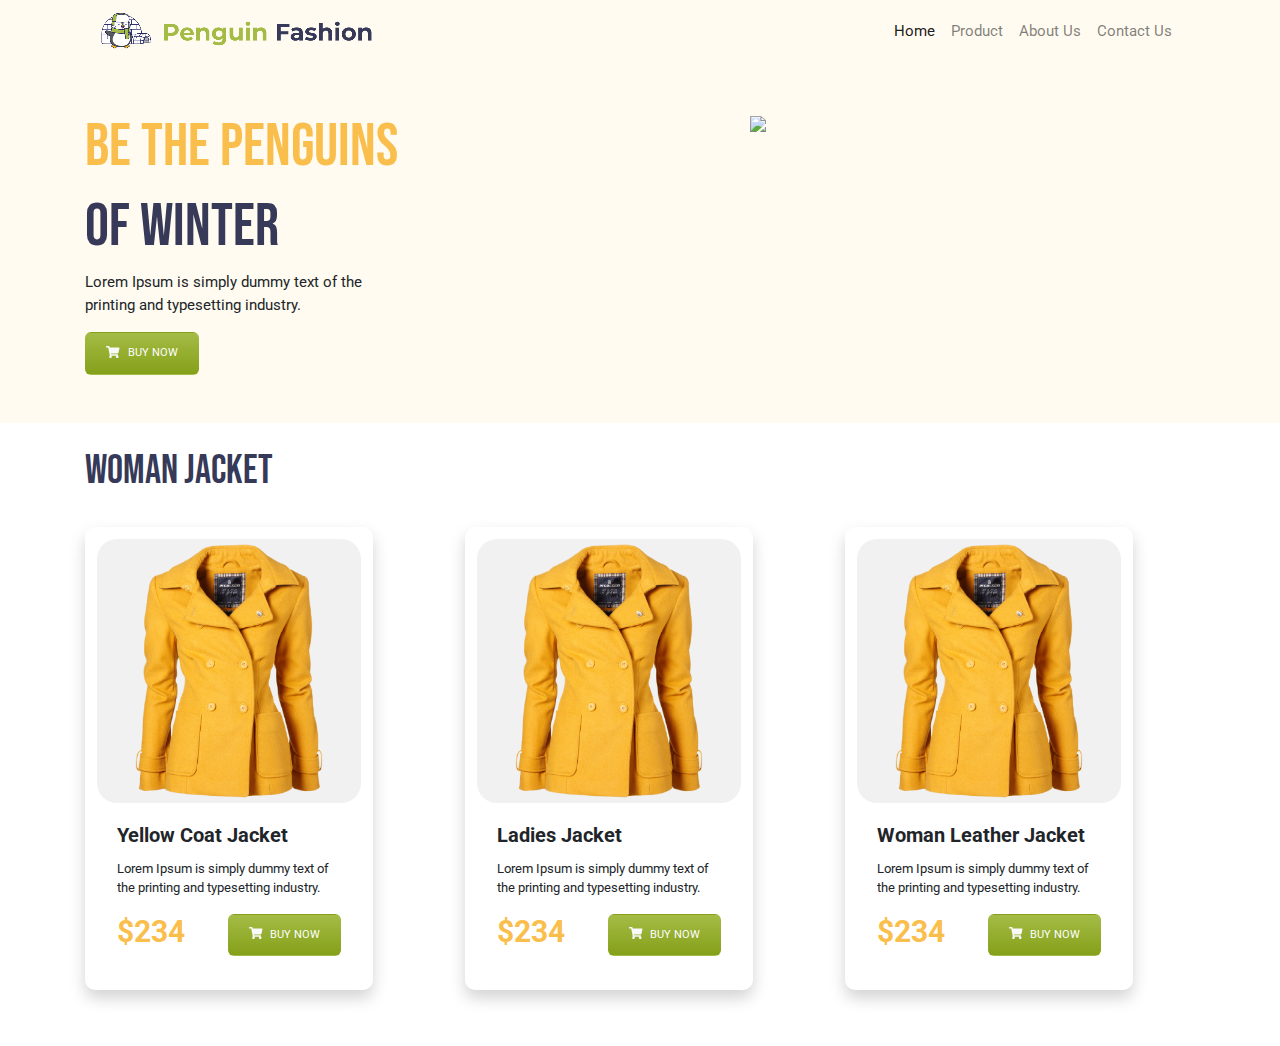
==== index.html @ 485d5a15 "jacket section 3 card upload" ====
<!doctype html>
<html lang="en">

<head>
    <title>Penguin Fashion</title>
    <!-- Required meta tags -->
    <meta charset="utf-8">
    <meta name="viewport" content="width=device-width, initial-scale=1, shrink-to-fit=no">

    <!-- Bootstrap CSS -->
    <link rel="stylesheet" href="https://stackpath.bootstrapcdn.com/bootstrap/4.3.1/css/bootstrap.min.css" integrity="sha384-ggOyR0iXCbMQv3Xipma34MD+dH/1fQ784/j6cY/iJTQUOhcWr7x9JvoRxT2MZw1T" crossorigin="anonymous">
    <link rel="stylesheet" href="css/style.css">

    <link rel="preconnect" href="https://fonts.gstatic.com">
    <link href="https://fonts.googleapis.com/css2?family=Bebas+Neue&family=Roboto&display=swap" rel="stylesheet">
    <link rel="stylesheet" href="css/all.min.css">
</head>

<body>

    <!-- navigation -->
    <header class="navigation" style="background-color: #FFFBF0; ">
        <div class="container">
            <nav class="navbar navbar-expand-lg navbar-light px-0">
                <div class="container-fluid">
                    <a class="navbar-brand w-md-50" href="#"><img src="Icon/icon.png" class="img-fluid" alt=""></a>
                    <button class="navbar-toggler" type="button" data-bs-toggle="collapse" data-bs-target="#navbarNav" aria-controls="navbarNav" aria-expanded="false" aria-label="Toggle navigation">
            <span class="navbar-toggler-icon"></span>
          </button>
                    <div class="collapse navbar-collapse" id="navbarNav">
                        <ul class="navbar-nav ml-auto">
                            <li class=" nav-item ">
                                <a class="nav-link active " aria-current="page " href="# ">Home</a>
                            </li>
                            <li class="nav-item ">
                                <a class="nav-link " href="# ">Product</a>
                            </li>
                            <li class="nav-item ">
                                <a class="nav-link " href="# ">About Us</a>
                            </li>
                            <li class="nav-item ">
                                <a class="nav-link " href="# ">Contact Us</a>
                            </li>

                        </ul>
                    </div>
                </div>
            </nav>
        </div>
    </header>

    <!-- navigation -->

    <!-- welcome section start -->
    <section class="welcome" style="background-color: #FFFBF0; max-height: 800px;">
        <div class="container pt-5 pb-5">
            <div class="row">
                <div class="col-md-7">
                    <h1 class="text-uppercase" style="color: #FABE4C;">Be the Penguins </h1>
                    <h1 class="text-uppercase" style="color: #363958;">of Winter</h1>
                    <p class="w-50" style="font-family:  'Roboto', sans-serif; font-size: 15px;">Lorem Ipsum is simply dummy text of the printing and typesetting industry.</p>
                    <button class="btn btn-custome text-uppercase"><i class="fas fa-shopping-cart mr-2 text-light " style="font-size: 12px;"></i>Buy Now</button>
                </div>
                <div class="col-md-5 ">
                    <img src="image/head.png " class="img-fluid " alt=" ">
                </div>
            </div>
        </div>
    </section>

    <!-- welcome section End -->

    <!-- woman-jacket section start from here -->

    <!-- title-part start -->
    <div class="container my-4 ">
        <h3 class="text-uppercase ">W0Man Jacket</h3>
    </div>
    <!-- title-part end -->


    <section class="woman-jacket container mb-5 ">
        <div class="row gx-3 ">
            <div class="col-md-4 col-sm-12 col-custome my-2">
                <div class="card p-2 shadow-lg-custome " style="width: 18rem; border: 4px solid #fff; border-radius: 10px; ">
                    <div style="background-color: #F1F1F1; border-radius: 20px; "> <img src="Image/SeekPng 1.png " class="card-img-top img-fluid " alt="... "></div>

                    <div class="card-body ">
                        <h5 class="card-title " style="font-weight: bold; ">Yellow Coat Jacket</h5>
                        <p class="card-text " style="font-size: 13px; ">Lorem Ipsum is simply dummy text of the printing and typesetting industry.</p>
                        <div class="d-flex">
                            <div>
                                <h3 class="head-price">$234</h3>
                            </div>
                            <div class="ml-auto "><button class="btn btn-custome text-uppercase "><i class="fas fa-shopping-cart mr-2 text-light " style="font-size: 12px; "></i>Buy Now</button></div>
                        </div>

                    </div>
                </div>
            </div>

            <div class="col-md-4 col-sm-12 col-custome my-2">
                <div class="card p-2 shadow-lg-custome " style="width: 18rem; border: 4px solid #fff; border-radius: 10px; ">
                    <div style="background-color: #F1F1F1; border-radius: 20px; "> <img src="Image/SeekPng 1.png " class="card-img-top img-fluid" alt="... "></div>

                    <div class="card-body ">
                        <h5 class="card-title " style="font-weight: bold; ">Ladies Jacket</h5>
                        <p class="card-text " style="font-size: 13px; ">Lorem Ipsum is simply dummy text of the printing and typesetting industry.</p>
                        <div class="d-flex">
                            <div>
                                <h3 class="head-price">$234</h3>
                            </div>
                            <div class="ml-auto "><button class="btn btn-custome text-uppercase "><i class="fas fa-shopping-cart mr-2 text-light " style="font-size: 12px; "></i>Buy Now</button></div>
                        </div>

                    </div>
                </div>
            </div>

            <div class="col-md-4 col-sm-12 col-custome my-2">
                <div class="card p-2 shadow-lg-custome " style="width: 18rem; border: 4px solid #fff; border-radius: 10px; ">
                    <div style="background-color: #F1F1F1; border-radius: 20px; "> <img src="Image/SeekPng 1.png " class="card-img-top img-fluid" alt="... "></div>

                    <div class="card-body ">
                        <h5 class="card-title " style="font-weight: bold; ">Woman Leather Jacket</h5>
                        <p class="card-text " style="font-size: 13px; ">Lorem Ipsum is simply dummy text of the printing and typesetting industry.</p>
                        <div class="d-flex">
                            <div>
                                <h3 class="head-price">$234</h3>
                            </div>
                            <div class="ml-auto "><button class="btn btn-custome text-uppercase "><i class="fas fa-shopping-cart mr-2 text-light " style="font-size: 12px; "></i>Buy Now</button></div>
                        </div>

                    </div>
                </div>
            </div>



    </section>

    <!-- woman-jacket section end from here -->




    <!-- Optional JavaScript -->
    <!-- jQuery first, then Popper.js, then Bootstrap JS -->
    <script src="https://code.jquery.com/jquery-3.3.1.slim.min.js " integrity="sha384-q8i/X+965DzO0rT7abK41JStQIAqVgRVzpbzo5smXKp4YfRvH+8abtTE1Pi6jizo " crossorigin="anonymous "></script>
    <script src="https://cdnjs.cloudflare.com/ajax/libs/popper.js/1.14.7/umd/popper.min.js " integrity="sha384-UO2eT0CpHqdSJQ6hJty5KVphtPhzWj9WO1clHTMGa3JDZwrnQq4sF86dIHNDz0W1 " crossorigin="anonymous "></script>
    <script src="https://stackpath.bootstrapcdn.com/bootstrap/4.3.1/js/bootstrap.min.js " integrity="sha384-JjSmVgyd0p3pXB1rRibZUAYoIIy6OrQ6VrjIEaFf/nJGzIxFDsf4x0xIM+B07jRM " crossorigin="anonymous "></script>
    <script src="js/all.min.js "></script>
</body>

</html>
---- css/style.css ----
@media (max-width: 768px) {
    .w-md-50 {
        width: 50%;
    }
}

* {
    font-family: 'Roboto', sans-serif;
}


/* font-family: 'Bebas Neue',
cursive;
font-family: 'Roboto',
sans-serif; */

li a {
    font-family: 'Roboto', sans-serif;
    font-size: 15px;
    color: #2c3e50;
}

h1 {
    font-family: 'Bebas Neue', cursive;
    font-size: 60px;
}

h3 {
    font-family: 'Bebas Neue', cursive;
    font-size: 40px;
    color: #363958;
}

.shadow-lg-custome {
    box-shadow: 0 .5rem 1rem rgba(0, 0, 0, 0.175) !important;
}

.btn-custome {
    font-size: 11px;
    background-image: linear-gradient(to bottom, #A4BC46, #85A019);
    border-radius: 6px;
    padding: 12px 20px;
    color: white;
}

.head-price {
    color: #FABE4C;
    font-weight: bold;
    font-family: 'Roboto', sans-serif;
    font-size: 30px;
}
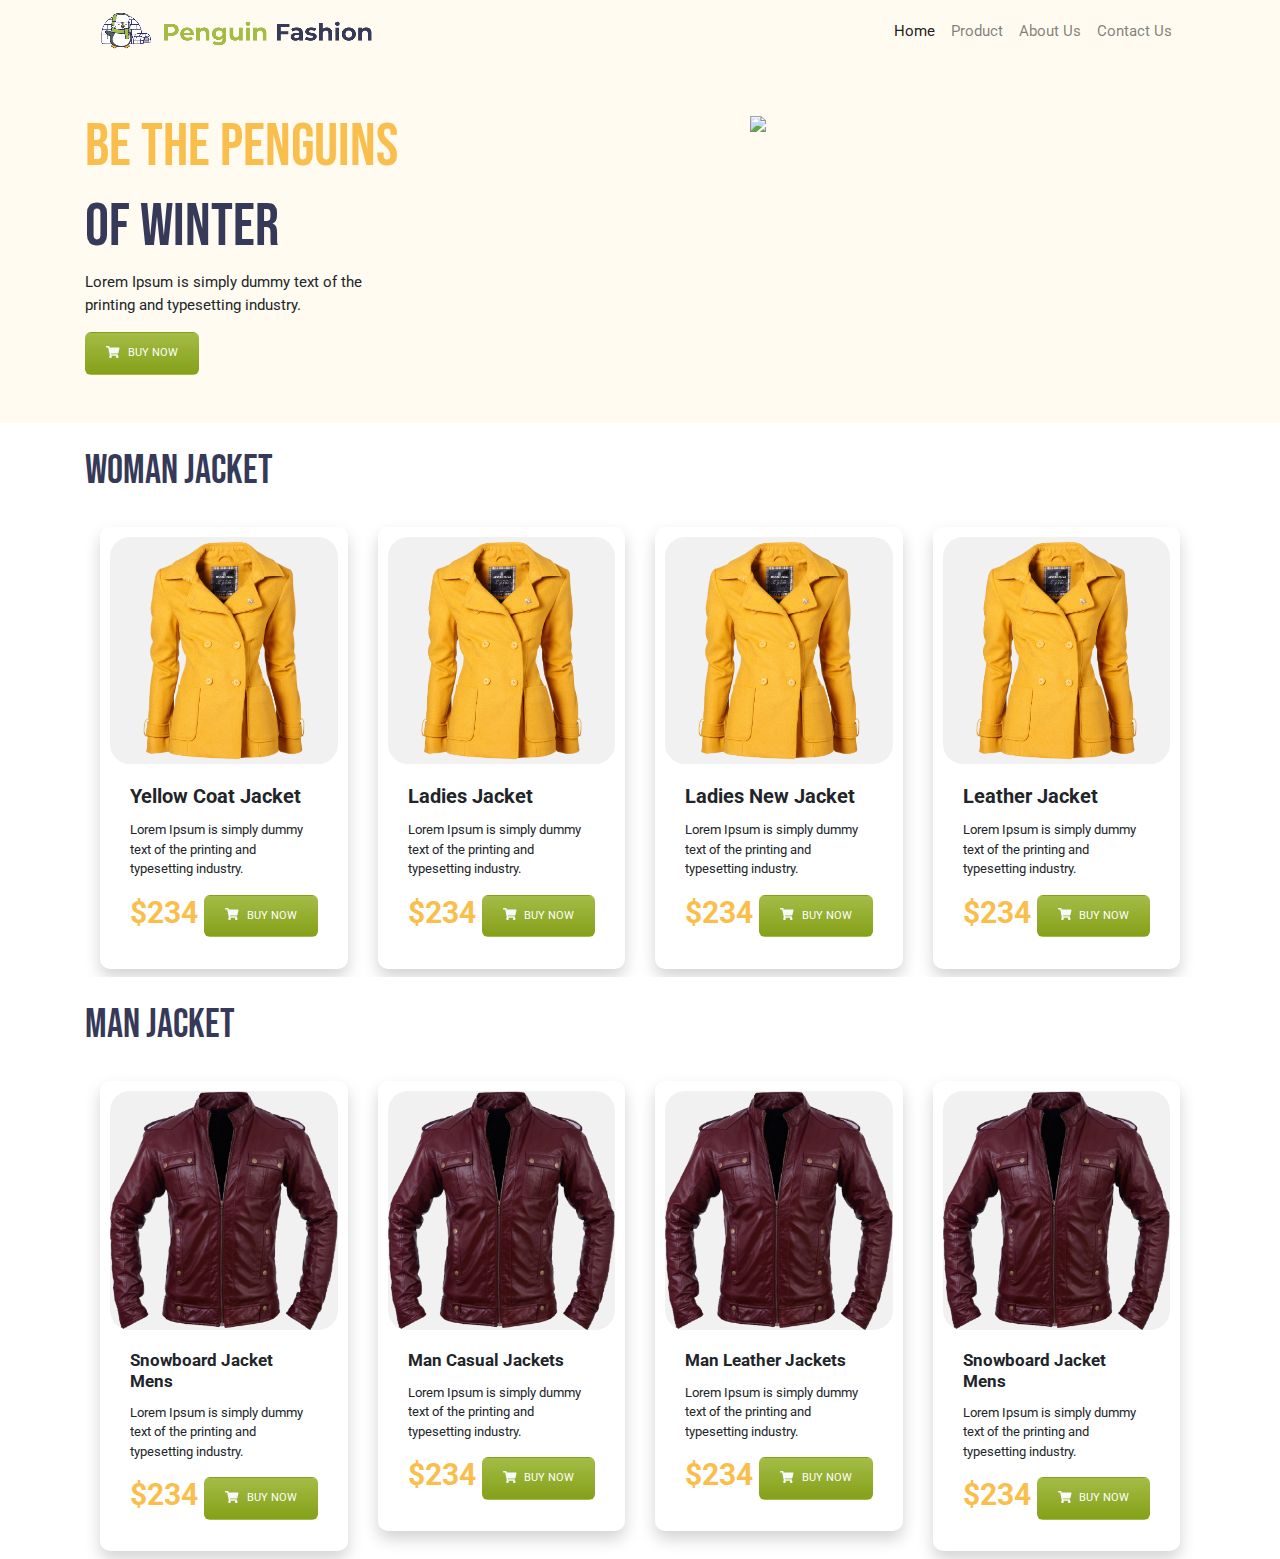
==== commit 8fbf03ec: "man section upload" ====
--- a/index.html
+++ b/index.html
@@ -79,67 +79,203 @@
     <!-- title-part end -->
 
 
-    <section class="woman-jacket container mb-5 ">
-        <div class="row gx-3 ">
-            <div class="col-md-4 col-sm-12 col-custome my-2">
-                <div class="card p-2 shadow-lg-custome " style="width: 18rem; border: 4px solid #fff; border-radius: 10px; ">
-                    <div style="background-color: #F1F1F1; border-radius: 20px; "> <img src="Image/SeekPng 1.png " class="card-img-top img-fluid " alt="... "></div>
-
-                    <div class="card-body ">
-                        <h5 class="card-title " style="font-weight: bold; ">Yellow Coat Jacket</h5>
-                        <p class="card-text " style="font-size: 13px; ">Lorem Ipsum is simply dummy text of the printing and typesetting industry.</p>
-                        <div class="d-flex">
-                            <div>
-                                <h3 class="head-price">$234</h3>
-                            </div>
-                            <div class="ml-auto "><button class="btn btn-custome text-uppercase "><i class="fas fa-shopping-cart mr-2 text-light " style="font-size: 12px; "></i>Buy Now</button></div>
-                        </div>
-
-                    </div>
-                </div>
+    <!-- product of woman jacket start -->
+    <section class="container products ">
+        <div class="container overflow-hidden ">
+            <div class="row gx-3">
+
+                <div class="col-lg-3 col-md-4 col-sm-6 new py-2">
+                    <!-- start -->
+
+                    <div class="card shadow-lg-custome  " style="border: 10px solid #fff; border-radius: 10px; ">
+                        <img src="Image/SeekPng 1.png " class="card-img-top " alt="... " style="background-color: #F1F1F1; border-radius: 20px; ">
+                        <div class="card-body ">
+                            <h5 class="card-title " style="font-weight: bold; ">Yellow Coat Jacket</h5>
+                            <p class="card-text " style="font-size: 13px; ">Lorem Ipsum is simply dummy text of the printing and typesetting industry.</p>
+                            <div class="d-flex ">
+                                <div>
+                                    <h3 class="head-price ">$234</h3>
+                                </div>
+                                <div class="ml-auto "><button class="btn btn-custome text-uppercase "><i class="fas fa-shopping-cart mr-2 text-light " style="font-size: 12px; "></i>Buy Now</button></div>
+                            </div>
+
+                        </div>
+                    </div>
+
+                    <!-- end -->
+                </div>
+                <div class="col-lg-3 col-md-4 col-sm-6 new py-2">
+                    <!-- start -->
+
+                    <div class="card shadow-lg-custome  " style="border: 10px solid #fff; border-radius: 10px; ">
+                        <img src="Image/SeekPng 1.png " class="card-img-top " alt="... " style="background-color: #F1F1F1; border-radius: 20px; ">
+                        <div class="card-body ">
+                            <h5 class="card-title " style="font-weight: bold; ">Ladies Jacket</h5>
+                            <p class="card-text " style="font-size: 13px; ">Lorem Ipsum is simply dummy text of the printing and typesetting industry.</p>
+                            <div class="d-flex ">
+                                <div>
+                                    <h3 class="head-price ">$234</h3>
+                                </div>
+                                <div class="ml-auto "><button class="btn btn-custome text-uppercase "><i class="fas fa-shopping-cart mr-2 text-light " style="font-size: 12px; "></i>Buy Now</button></div>
+                            </div>
+
+                        </div>
+                    </div>
+
+                    <!-- end -->
+                </div>
+                <div class="col-lg-3 col-md-4 col-sm-6 new py-2">
+                    <!-- start -->
+
+                    <div class="card shadow-lg-custome  " style="border: 10px solid #fff; border-radius: 10px; ">
+                        <img src="Image/SeekPng 1.png " class="card-img-top " alt="... " style="background-color: #F1F1F1; border-radius: 20px; ">
+                        <div class="card-body ">
+                            <h5 class="card-title " style="font-weight: bold; ">Ladies New Jacket</h5>
+                            <p class="card-text " style="font-size: 13px; ">Lorem Ipsum is simply dummy text of the printing and typesetting industry.</p>
+                            <div class="d-flex ">
+                                <div>
+                                    <h3 class="head-price ">$234</h3>
+                                </div>
+                                <div class="ml-auto "><button class="btn btn-custome text-uppercase "><i class="fas fa-shopping-cart mr-2 text-light " style="font-size: 12px; "></i>Buy Now</button></div>
+                            </div>
+
+                        </div>
+                    </div>
+
+                    <!-- end -->
+                </div>
+                <div class="col-lg-3 col-md-4 col-sm-6 new py-2">
+                    <!-- start -->
+                    <div class="card shadow-lg-custome  " style="border: 10px solid #fff; border-radius: 10px; ">
+                        <img src="Image/SeekPng 1.png " class="card-img-top " alt="... " style="background-color: #F1F1F1; border-radius: 20px; ">
+                        <div class="card-body ">
+                            <h5 class="card-title " style="font-weight: bold; ">Leather Jacket</h5>
+                            <p class="card-text " style="font-size: 13px; ">Lorem Ipsum is simply dummy text of the printing and typesetting industry.</p>
+                            <div class="d-flex ">
+                                <div>
+                                    <h3 class="head-price ">$234</h3>
+                                </div>
+                                <div class="ml-auto "><button class="btn btn-custome text-uppercase "><i class="fas fa-shopping-cart mr-2 text-light " style="font-size: 12px; "></i>Buy Now</button></div>
+                            </div>
+
+                        </div>
+                    </div>
+                    <!-- end -->
+                </div>
+
+
             </div>
-
-            <div class="col-md-4 col-sm-12 col-custome my-2">
-                <div class="card p-2 shadow-lg-custome " style="width: 18rem; border: 4px solid #fff; border-radius: 10px; ">
-                    <div style="background-color: #F1F1F1; border-radius: 20px; "> <img src="Image/SeekPng 1.png " class="card-img-top img-fluid" alt="... "></div>
-
-                    <div class="card-body ">
-                        <h5 class="card-title " style="font-weight: bold; ">Ladies Jacket</h5>
-                        <p class="card-text " style="font-size: 13px; ">Lorem Ipsum is simply dummy text of the printing and typesetting industry.</p>
-                        <div class="d-flex">
-                            <div>
-                                <h3 class="head-price">$234</h3>
-                            </div>
-                            <div class="ml-auto "><button class="btn btn-custome text-uppercase "><i class="fas fa-shopping-cart mr-2 text-light " style="font-size: 12px; "></i>Buy Now</button></div>
-                        </div>
-
-                    </div>
-                </div>
+        </div>
+    </section>
+
+
+    <!-- woman-jacket section end from here -->
+
+    <div class="container my-4 ">
+        <h3 class="text-uppercase ">Man Jacket</h3>
+    </div>
+
+    <!-- man jacket start -->
+
+    <section class="container products ">
+        <div class="container overflow-hidden ">
+            <div class="row gx-3">
+
+                <div class="col-lg-3 col-md-4 col-sm-6 new py-2">
+                    <!-- start -->
+
+                    <div class="card shadow-lg-custome  " style="border: 10px solid #fff; border-radius: 10px; ">
+                        <img src="Image/vippng 1.png " class="card-img-top" alt="... " style="background-color: #F1F1F1; border-radius: 20px; ">
+                        <div class="card-body ">
+                            <h5 class="card-title " style="font-weight: bold; font-size: 17px; ">Snowboard Jacket Mens</h5>
+                            <p class="card-text " style="font-size: 13px; ">Lorem Ipsum is simply dummy text of the printing and typesetting industry.</p>
+                            <div class="d-flex ">
+                                <div>
+                                    <h3 class="head-price ">$234</h3>
+                                </div>
+                                <div class="ml-auto "><button class="btn btn-custome text-uppercase "><i class="fas fa-shopping-cart mr-2 text-light " style="font-size: 12px; "></i>Buy Now</button></div>
+                            </div>
+
+                        </div>
+                    </div>
+
+                    <!-- end -->
+                </div>
+                <div class="col-lg-3 col-md-4 col-sm-6 new py-2">
+                    <!-- start -->
+
+                    <div class="card shadow-lg-custome  " style="border: 10px solid #fff; border-radius: 10px; ">
+                        <img src="Image/vippng 1.png " class="card-img-top " alt="... " style="background-color: #F1F1F1; border-radius: 20px; ">
+                        <div class="card-body ">
+                            <h5 class="card-title " style="font-weight: bold; font-size: 17px; ">Man Casual Jackets</h5>
+                            <p class="card-text " style="font-size: 13px; ">Lorem Ipsum is simply dummy text of the printing and typesetting industry.</p>
+                            <div class="d-flex ">
+                                <div>
+                                    <h3 class="head-price ">$234</h3>
+                                </div>
+                                <div class="ml-auto "><button class="btn btn-custome text-uppercase "><i class="fas fa-shopping-cart mr-2 text-light " style="font-size: 12px; "></i>Buy Now</button></div>
+                            </div>
+
+                        </div>
+                    </div>
+
+                    <!-- end -->
+                </div>
+                <div class="col-lg-3 col-md-4 col-sm-6 new py-2">
+                    <!-- start -->
+
+                    <div class="card shadow-lg-custome  " style="border: 10px solid #fff; border-radius: 10px; ">
+                        <img src="Image/vippng 1.png" class="card-img-top " alt="... " style="background-color: #F1F1F1; border-radius: 20px; ">
+                        <div class="card-body ">
+                            <h5 class="card-title " style="font-weight: bold; font-size: 17px; ">Man Leather Jackets</h5>
+                            <p class="card-text " style="font-size: 13px; ">Lorem Ipsum is simply dummy text of the printing and typesetting industry.</p>
+                            <div class="d-flex ">
+                                <div>
+                                    <h3 class="head-price ">$234</h3>
+                                </div>
+                                <div class="ml-auto "><button class="btn btn-custome text-uppercase "><i class="fas fa-shopping-cart mr-2 text-light " style="font-size: 12px; "></i>Buy Now</button></div>
+                            </div>
+
+                        </div>
+                    </div>
+
+                    <!-- end -->
+                </div>
+                <div class="col-lg-3 col-md-4 col-sm-6 new py-2">
+                    <!-- start -->
+                    <div class="card shadow-lg-custome  " style="border: 10px solid #fff; border-radius: 10px; ">
+                        <img src="Image/vippng 1.png " class="card-img-top " alt="... " style="background-color: #F1F1F1; border-radius: 20px; ">
+                        <div class="card-body ">
+                            <h5 class="card-title " style="font-weight: bold; font-size: 17px; ">Snowboard Jacket Mens</h5>
+                            <p class="card-text " style="font-size: 13px; ">Lorem Ipsum is simply dummy text of the printing and typesetting industry.</p>
+                            <div class="d-flex ">
+                                <div>
+                                    <h3 class="head-price ">$234</h3>
+                                </div>
+                                <div class="ml-auto"><button class="btn btn-custome text-uppercase "><i class="fas fa-shopping-cart mr-2 text-light " style="font-size: 12px; "></i>Buy Now</button></div>
+                            </div>
+
+                        </div>
+                    </div>
+                    <!-- end -->
+                </div>
+
+
             </div>
-
-            <div class="col-md-4 col-sm-12 col-custome my-2">
-                <div class="card p-2 shadow-lg-custome " style="width: 18rem; border: 4px solid #fff; border-radius: 10px; ">
-                    <div style="background-color: #F1F1F1; border-radius: 20px; "> <img src="Image/SeekPng 1.png " class="card-img-top img-fluid" alt="... "></div>
-
-                    <div class="card-body ">
-                        <h5 class="card-title " style="font-weight: bold; ">Woman Leather Jacket</h5>
-                        <p class="card-text " style="font-size: 13px; ">Lorem Ipsum is simply dummy text of the printing and typesetting industry.</p>
-                        <div class="d-flex">
-                            <div>
-                                <h3 class="head-price">$234</h3>
-                            </div>
-                            <div class="ml-auto "><button class="btn btn-custome text-uppercase "><i class="fas fa-shopping-cart mr-2 text-light " style="font-size: 12px; "></i>Buy Now</button></div>
-                        </div>
-
-                    </div>
-                </div>
-            </div>
-
-
-
+        </div>
     </section>
-
-    <!-- woman-jacket section end from here -->
+    <!-- end man jacke -->
+
+
+
+
+
+
+
+
+
+
+
 
 
 
--- a/css/style.css
+++ b/css/style.css
@@ -1,6 +1,12 @@
 @media (max-width: 768px) {
     .w-md-50 {
         width: 50%;
+    }
+}
+
+@media (max-width: 999px) {
+    .custome-width {
+        width: 80%;
     }
 }
 
@@ -48,4 +54,17 @@
     font-weight: bold;
     font-family: 'Roboto', sans-serif;
     font-size: 30px;
+}
+
+@media (max-width: 768px) {
+    .img>img {
+        margin: auto;
+    }
+    .summary>div {
+        margin: 10px 0;
+    }
+    .new {
+        margin: 10px 0;
+        ;
+    }
 }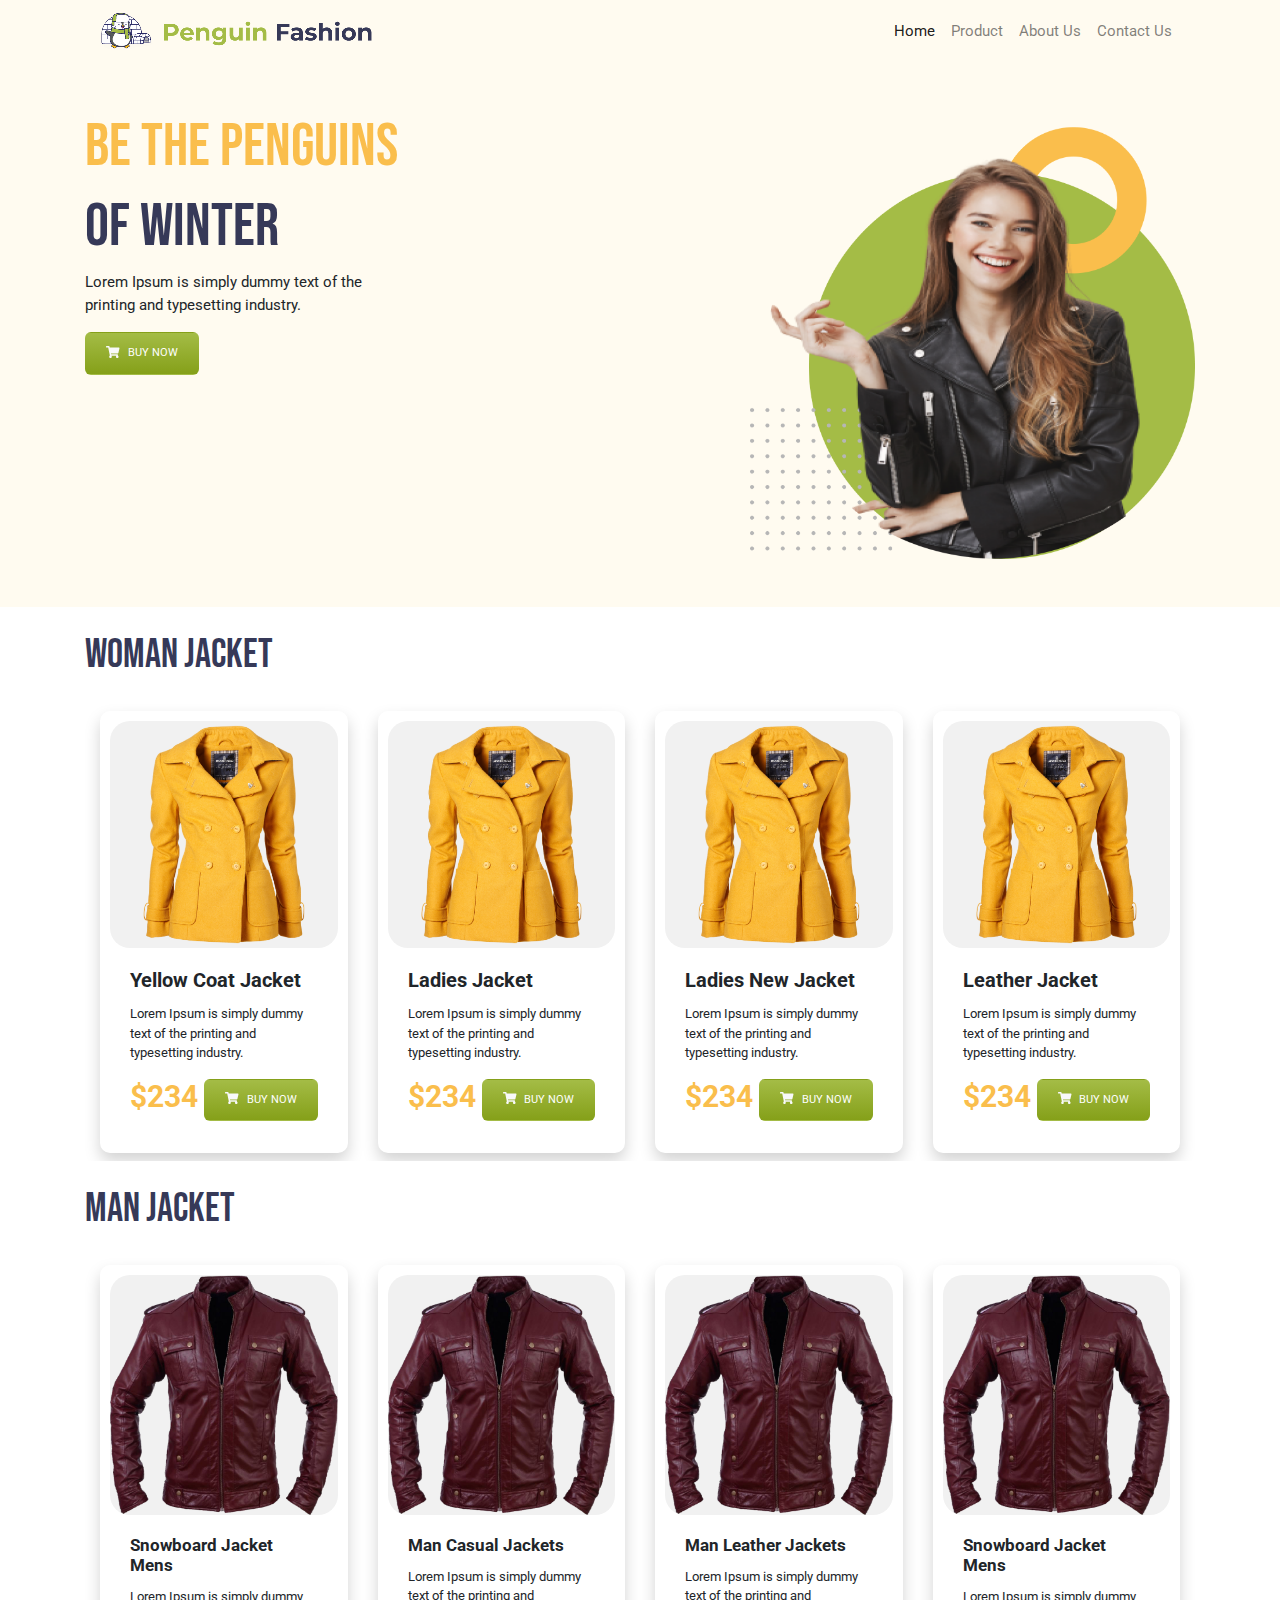
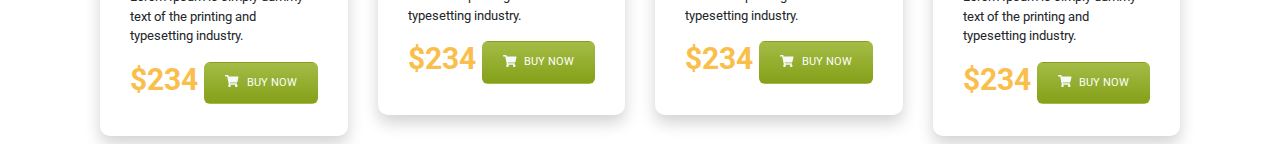
==== commit c674050e: "man section upload" ====
--- a/index.html
+++ b/index.html
@@ -62,7 +62,7 @@
                     <button class="btn btn-custome text-uppercase"><i class="fas fa-shopping-cart mr-2 text-light " style="font-size: 12px;"></i>Buy Now</button>
                 </div>
                 <div class="col-md-5 ">
-                    <img src="image/head.png " class="img-fluid " alt=" ">
+                    <img src="Image/welcome.png" class="img-fluid " alt=" ">
                 </div>
             </div>
         </div>
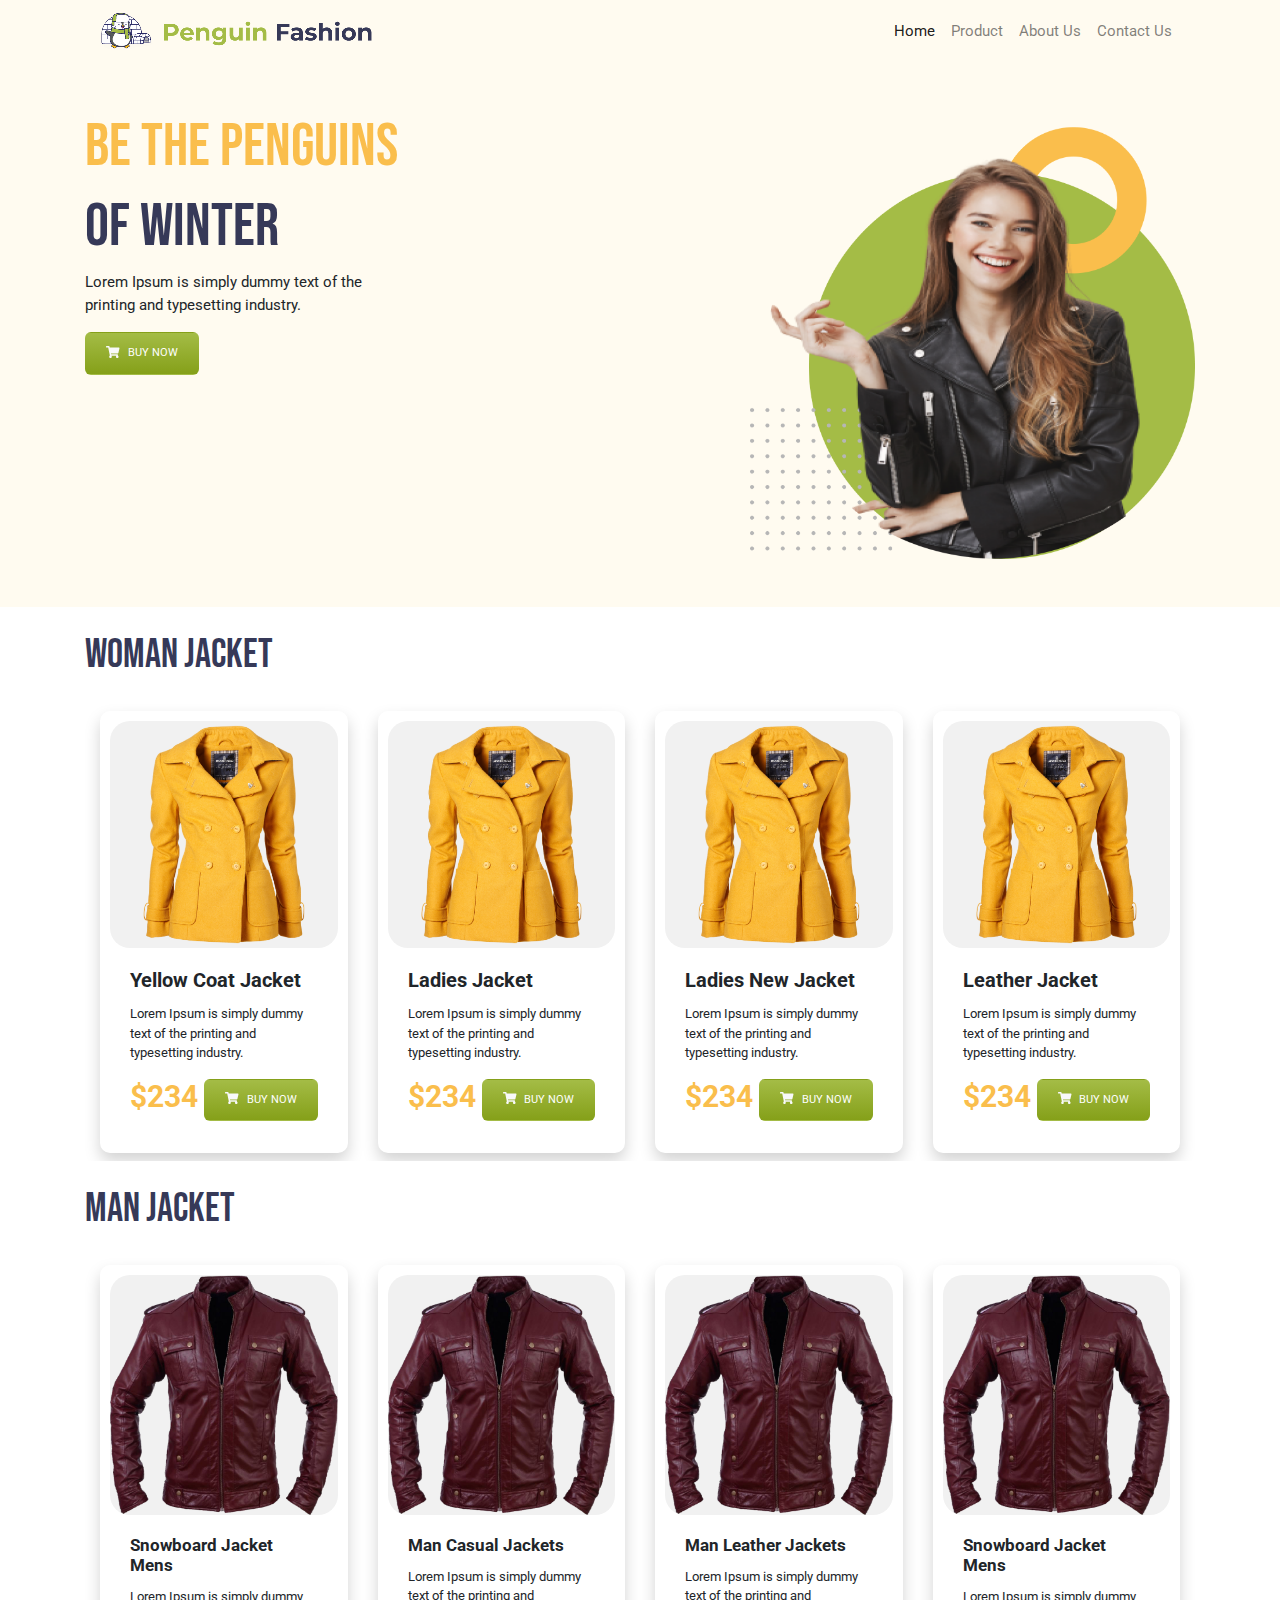
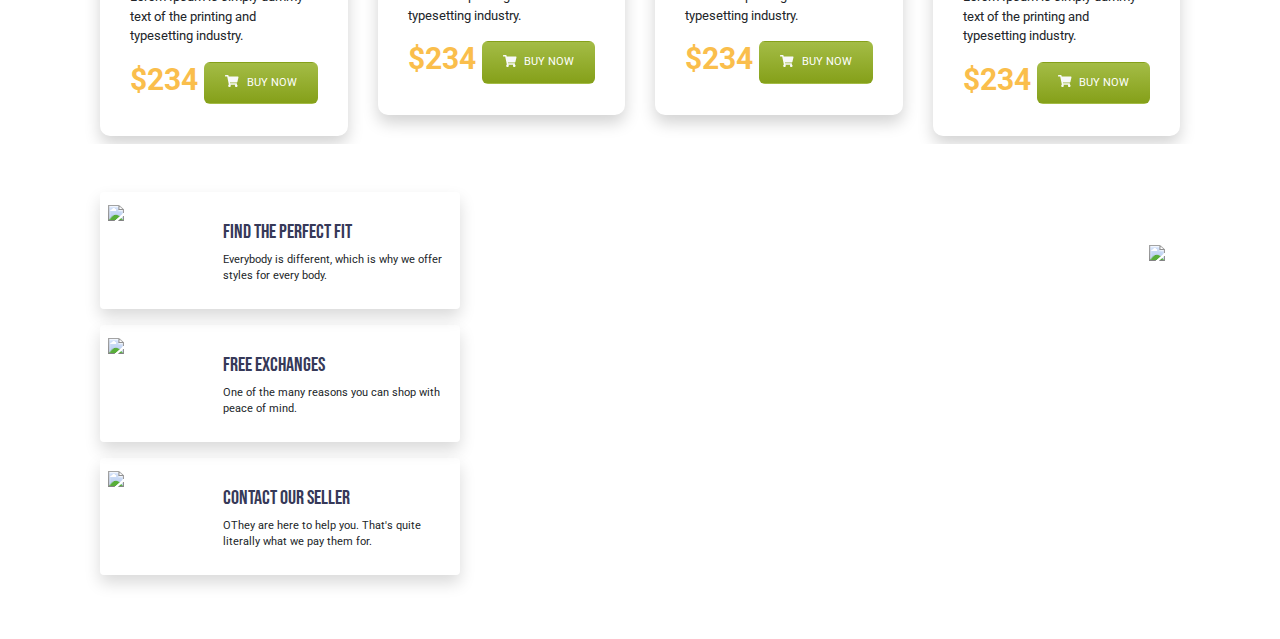
==== commit b75271d4: "all section added" ====
--- a/index.html
+++ b/index.html
@@ -266,7 +266,58 @@
     </section>
     <!-- end man jacke -->
 
-
+    <!-- offer-section start -->
+
+    <section class="offer container my-5">
+
+        <div class="row d-flex  container flex-sm-custome-column-reverse " style="margin:auto">
+            <div class="col-md-4 ">
+                <div class="d-flex flex-column bd-highlight mb-3 ">
+                    <div class="row p-2 bd-highlight d-flex .flex-sm-c-reverse  justify-content-center rounded shadow center-box">
+                        <div class="col-md-4 new col-sm-12 px-0 ">
+                            <img src="icon/image 12.png " alt=" " class="w-75 ">
+                        </div>
+                        <div class="col-md-8 col-sm-12 px-0 ">
+                            <h4 style="margin-top: 1em; ">Find the Perfect Fit</h4>
+                            <p style="font-size: 11px; ">Everybody is different, which is why we offer styles for every body.</p>
+                        </div>
+                    </div>
+                    <div class="row p-2 bd-highlight d-flex justify-content-center rounded shadow mt-3 center-box ">
+                        <div class="col-md-4 px-0 ">
+                            <img src="icon/image 13.png " alt=" " class="w-75  ">
+                        </div>
+                        <div class="col-md-8 px-0 ">
+                            <h4 style="margin-top: 1em; ">Free Exchanges</h4>
+                            <p style="font-size: 11px; ">One of the many reasons you can shop with peace of mind.</p>
+                        </div>
+                    </div>
+
+                    <div class="row p-2 bd-highlight d-flex justify-content-center rounded shadow mt-3 center-box">
+                        <div class="col-md-4 px-0 ">
+                            <img src="icon/image 14.png " alt=" " class="w-75 ">
+                        </div>
+                        <div class="col-md-8 px-0 ">
+                            <h4 style="margin-top: 1em; ">Contact Our Seller</h4>
+                            <p style="font-size: 11px; ">OThey are here to help you. That's quite literally what we pay them for.</p>
+                        </div>
+                    </div>
+                </div>
+            </div>
+
+
+
+            <div class="col-md-8 my-5 img-sm" style="text-align:right;">
+                <img src="icon/XMLID 1.png " class="w-75 " alt=" ">
+            </div>
+
+        </div>
+
+
+
+
+    </section>
+
+    <!-- offer-section end -->
 
 
 
--- a/css/style.css
+++ b/css/style.css
@@ -1,6 +1,24 @@
 @media (max-width: 768px) {
     .w-md-50 {
         width: 50%;
+    }
+    .flex-sm-custome-column-reverse {
+        flex-direction: column-reverse !important;
+        text-align: center !important;
+        text-align: center;
+        ;
+    }
+    .flex-sm-c-reverse {
+        flex-direction: column !important;
+        text-align: center !important;
+        text-align: center;
+    }
+    .img-sm {
+        text-align: center !important;
+        ;
+    }
+    .img-sm>img {
+        width: 100% !important;
     }
 }
 
@@ -67,4 +85,10 @@
         margin: 10px 0;
         ;
     }
+}
+
+h4 {
+    font-family: 'Bebas Neue', cursive;
+    font-size: 20px;
+    color: #363958;
 }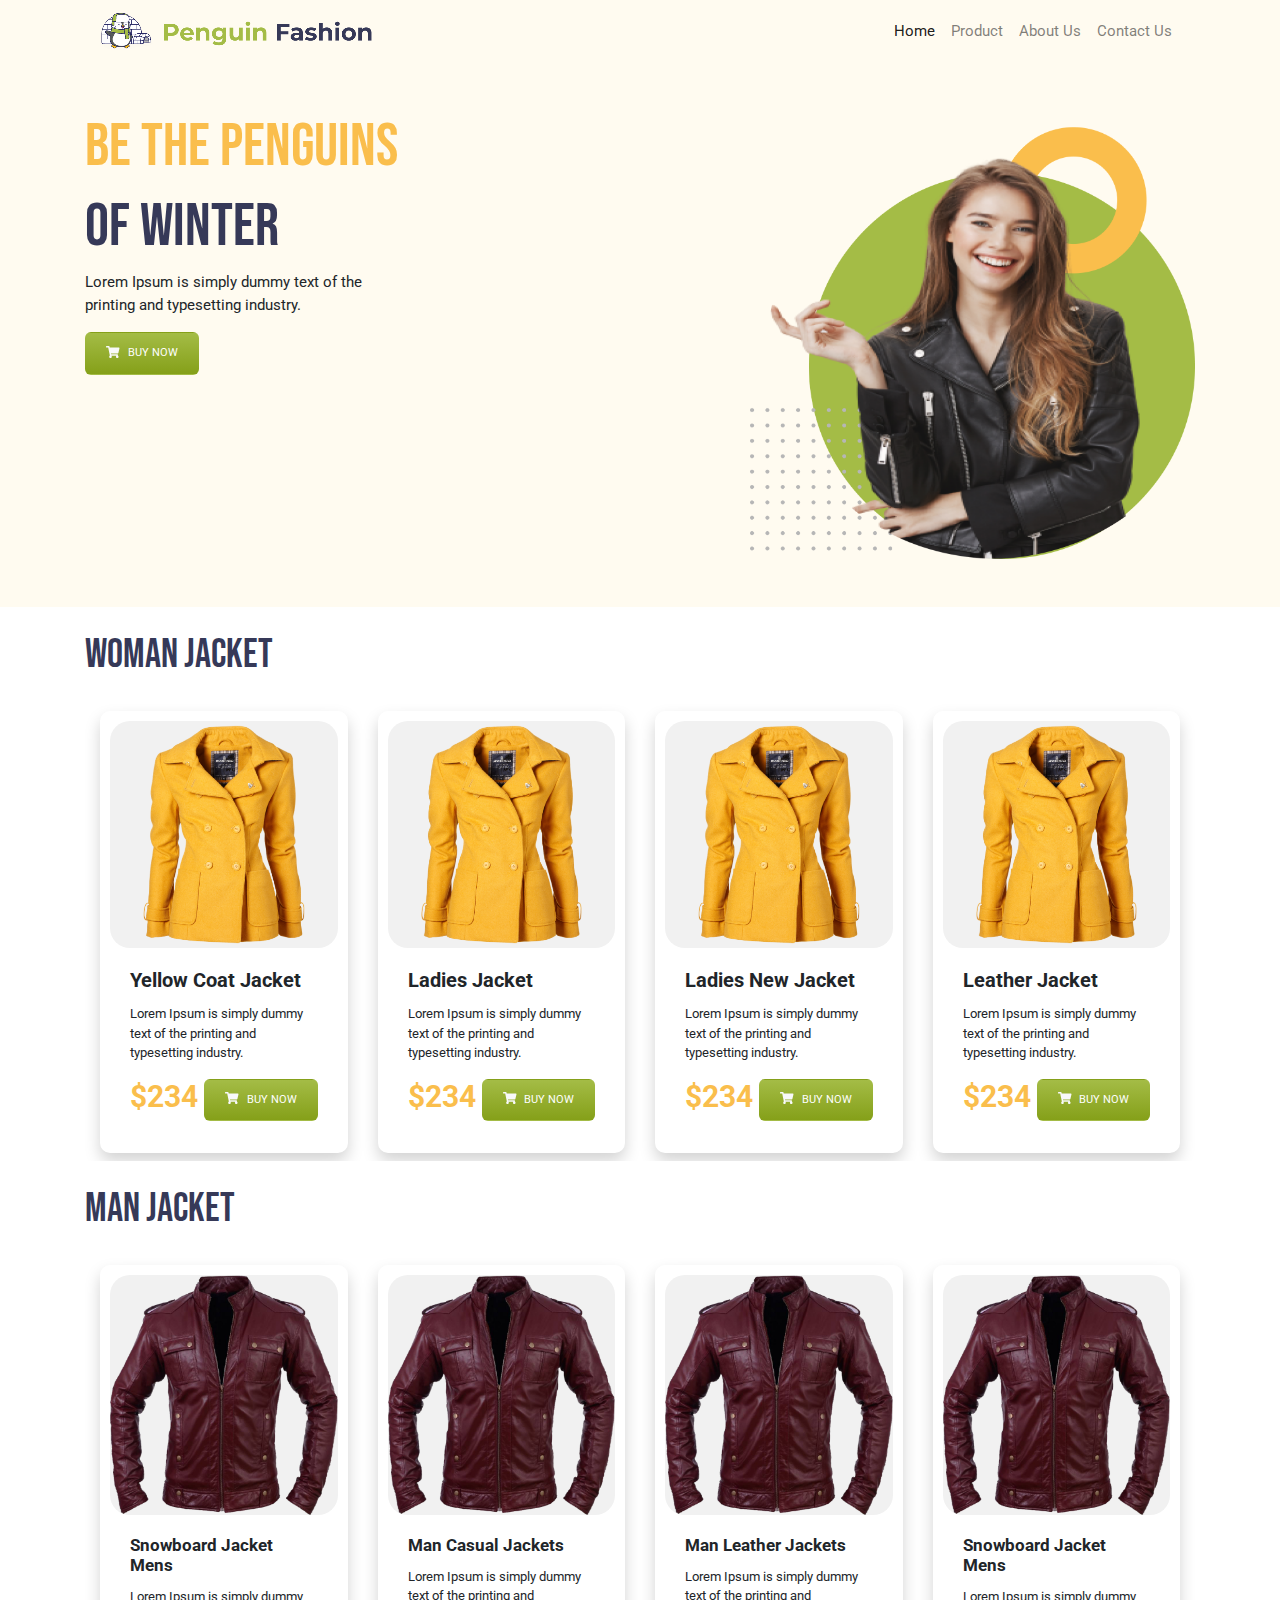
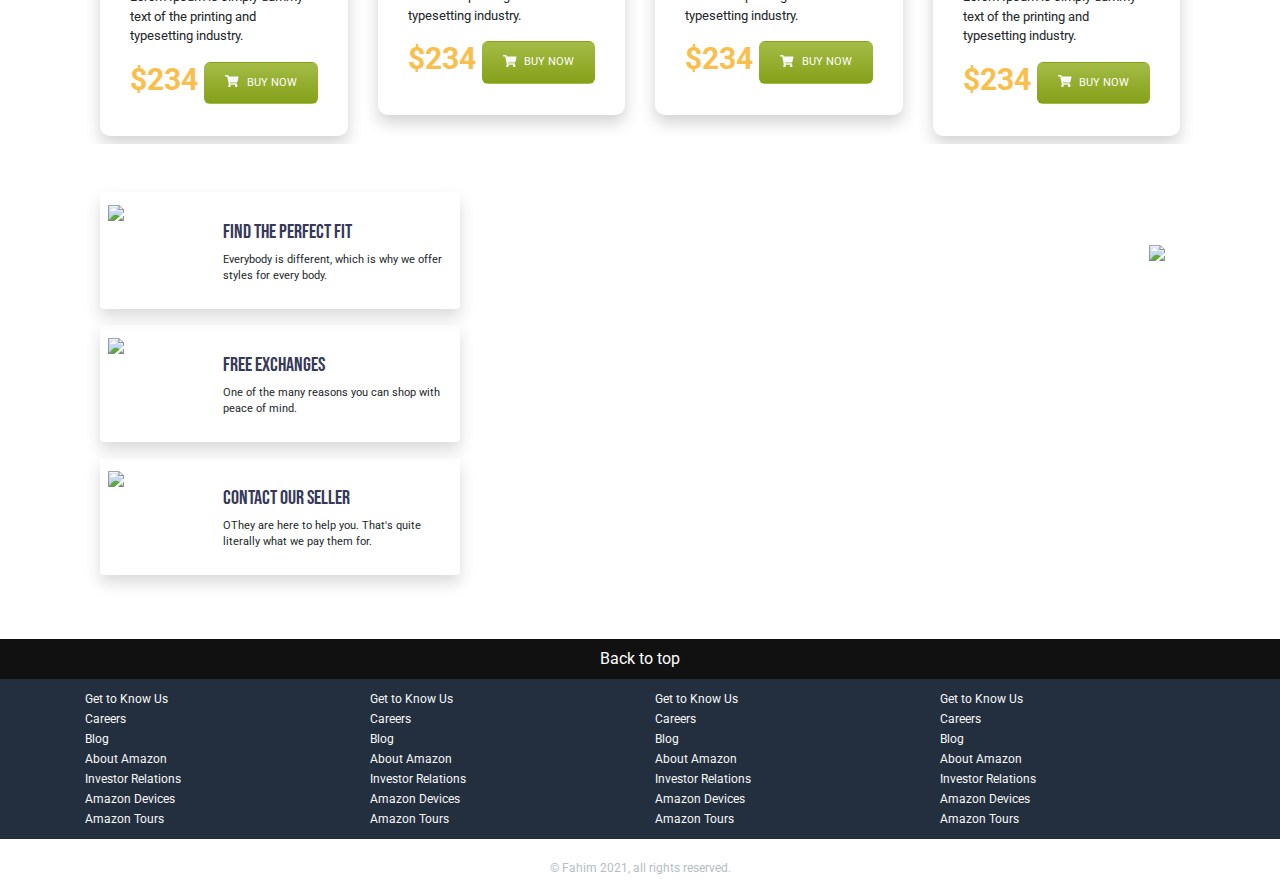
==== commit 661927ce: "Thanks to jk" ====
--- a/index.html
+++ b/index.html
@@ -275,7 +275,7 @@
                 <div class="d-flex flex-column bd-highlight mb-3 ">
                     <div class="row p-2 bd-highlight d-flex .flex-sm-c-reverse  justify-content-center rounded shadow center-box">
                         <div class="col-md-4 new col-sm-12 px-0 ">
-                            <img src="icon/image 12.png " alt=" " class="w-75 ">
+                            <img src="icon/store.png" alt=" " class="w-75 ">
                         </div>
                         <div class="col-md-8 col-sm-12 px-0 ">
                             <h4 style="margin-top: 1em; ">Find the Perfect Fit</h4>
@@ -284,7 +284,7 @@
                     </div>
                     <div class="row p-2 bd-highlight d-flex justify-content-center rounded shadow mt-3 center-box ">
                         <div class="col-md-4 px-0 ">
-                            <img src="icon/image 13.png " alt=" " class="w-75  ">
+                            <img src="icon/pack.png " alt=" " class="w-75  ">
                         </div>
                         <div class="col-md-8 px-0 ">
                             <h4 style="margin-top: 1em; ">Free Exchanges</h4>
@@ -294,7 +294,7 @@
 
                     <div class="row p-2 bd-highlight d-flex justify-content-center rounded shadow mt-3 center-box">
                         <div class="col-md-4 px-0 ">
-                            <img src="icon/image 14.png " alt=" " class="w-75 ">
+                            <img src="icon/service.png " alt=" " class="w-75 ">
                         </div>
                         <div class="col-md-8 px-0 ">
                             <h4 style="margin-top: 1em; ">Contact Our Seller</h4>
@@ -307,7 +307,7 @@
 
 
             <div class="col-md-8 my-5 img-sm" style="text-align:right;">
-                <img src="icon/XMLID 1.png " class="w-75 " alt=" ">
+                <img src="icon/application.png" class="w-75 " alt=" ">
             </div>
 
         </div>
@@ -319,12 +319,65 @@
 
     <!-- offer-section end -->
 
-
-
-
-
-
-
+    <div class="py-2" style="background-color: #111; text-align: center;color: white;">
+        Back to top</div>
+
+    <!-- amazon footer start from here -->
+
+    <section class="site-link" style="background-color: #232F3E;">
+        <div class="container">
+
+            <div class="row text-light">
+                <div class="col-md-3 amazon-data">
+                    <p>Get to Know Us</p>
+                    <p>Careers</p>
+                    <p>Blog</p>
+                    <p>About Amazon</p>
+                    <p>Investor Relations</p>
+                    <p>Amazon Devices</p>
+                    <p>Amazon Tours</p>
+                </div>
+                <div class="col-md-3 amazon-data">
+                    <p>Get to Know Us</p>
+                    <p>Careers</p>
+                    <p>Blog</p>
+                    <p>About Amazon</p>
+                    <p>Investor Relations</p>
+                    <p>Amazon Devices</p>
+                    <p>Amazon Tours</p>
+                </div>
+                <div class="col-md-3 amazon-data">
+                    <p>Get to Know Us</p>
+                    <p>Careers</p>
+                    <p>Blog</p>
+                    <p>About Amazon</p>
+                    <p>Investor Relations</p>
+                    <p>Amazon Devices</p>
+                    <p>Amazon Tours</p>
+                </div>
+                <div class="col-md-3 amazon-data">
+                    <p>Get to Know Us</p>
+                    <p>Careers</p>
+                    <p>Blog</p>
+                    <p>About Amazon</p>
+                    <p>Investor Relations</p>
+                    <p>Amazon Devices</p>
+                    <p>Amazon Tours</p>
+                </div>
+            </div>
+
+        </div>
+
+    </section>
+    <!-- amazon footer start from here -->
+
+
+
+    <footer>
+        <p>
+            © Fahim 2021, all rights reserved.
+        </p>
+    </footer>
 
 
 
--- a/css/style.css
+++ b/css/style.css
@@ -91,4 +91,21 @@
     font-family: 'Bebas Neue', cursive;
     font-size: 20px;
     color: #363958;
+}
+
+.amazon-data {
+    margin: 10px 0;
+}
+
+.amazon-data>p {
+    font-size: 12px;
+    margin: 0;
+    padding: 1px 0;
+}
+
+footer p {
+    text-align: center;
+    color: #b2bec3;
+    font-size: 12px;
+    margin-top: 20px;
 }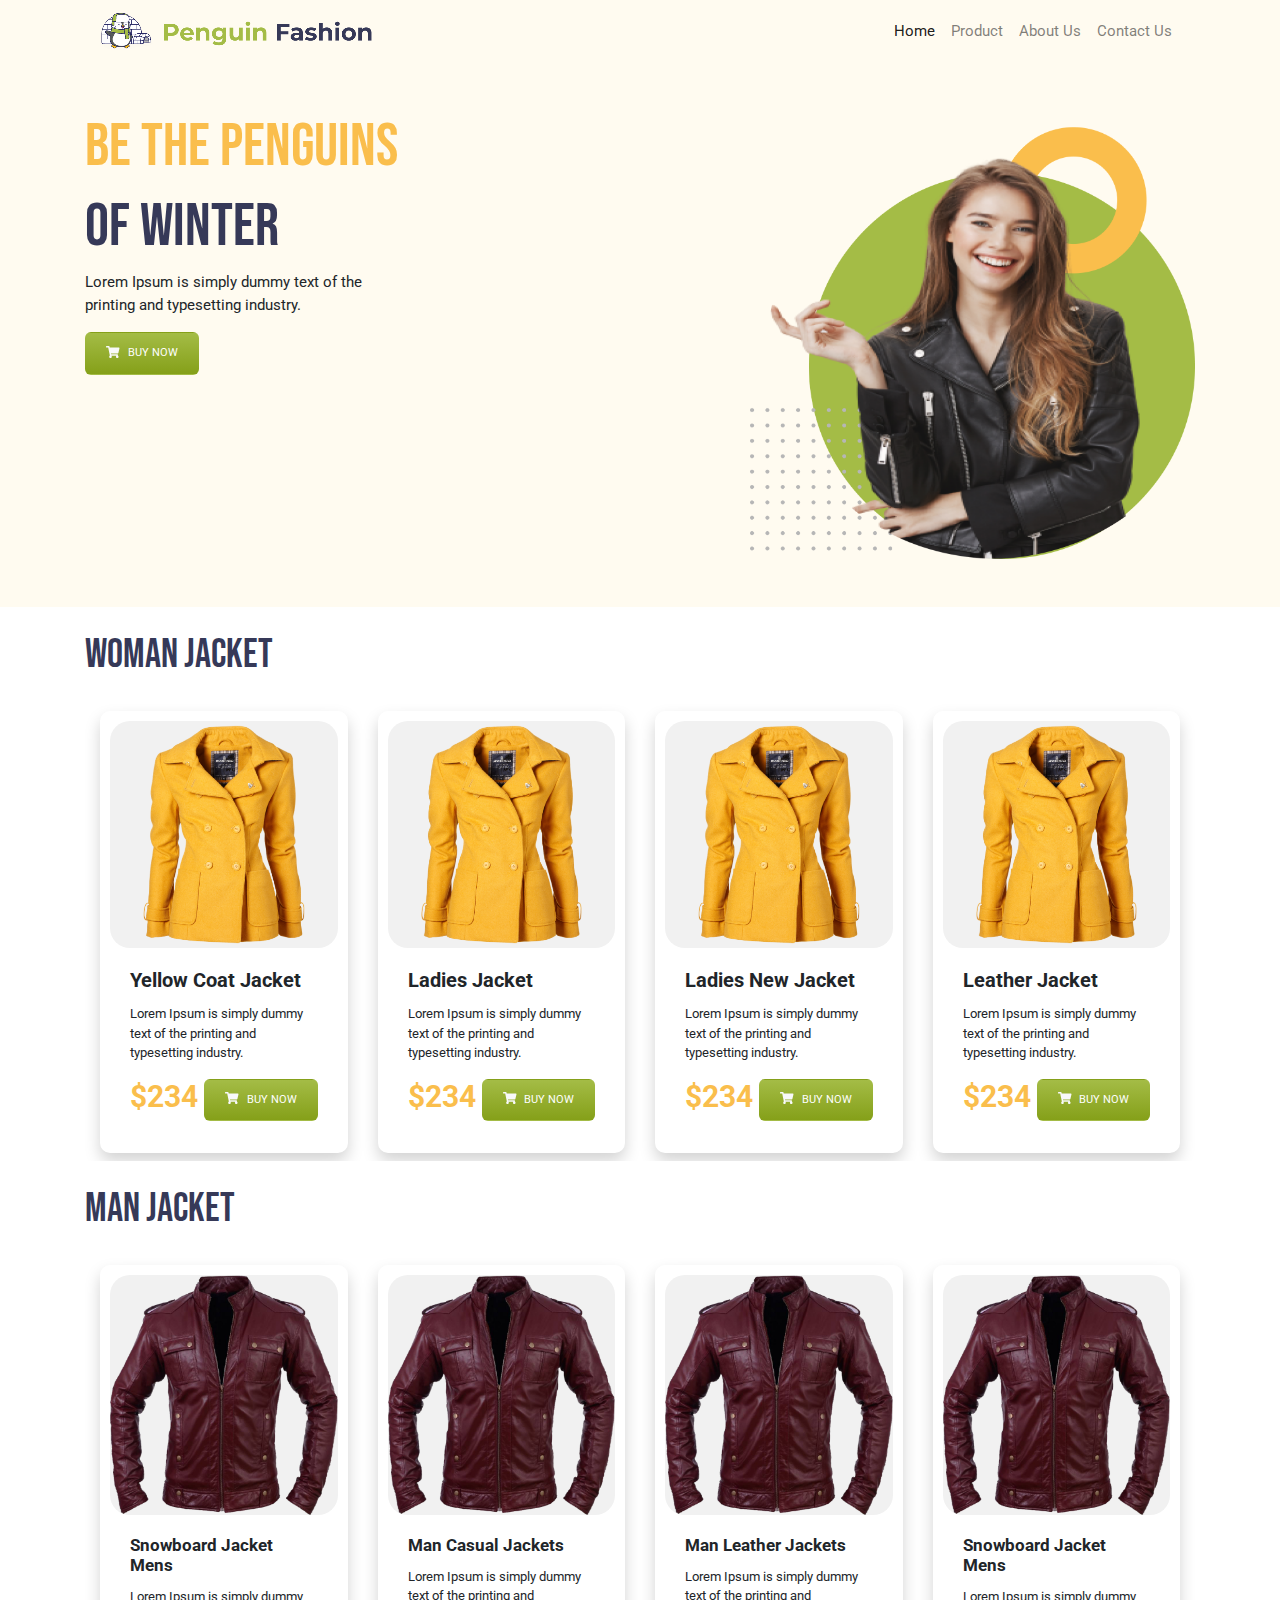
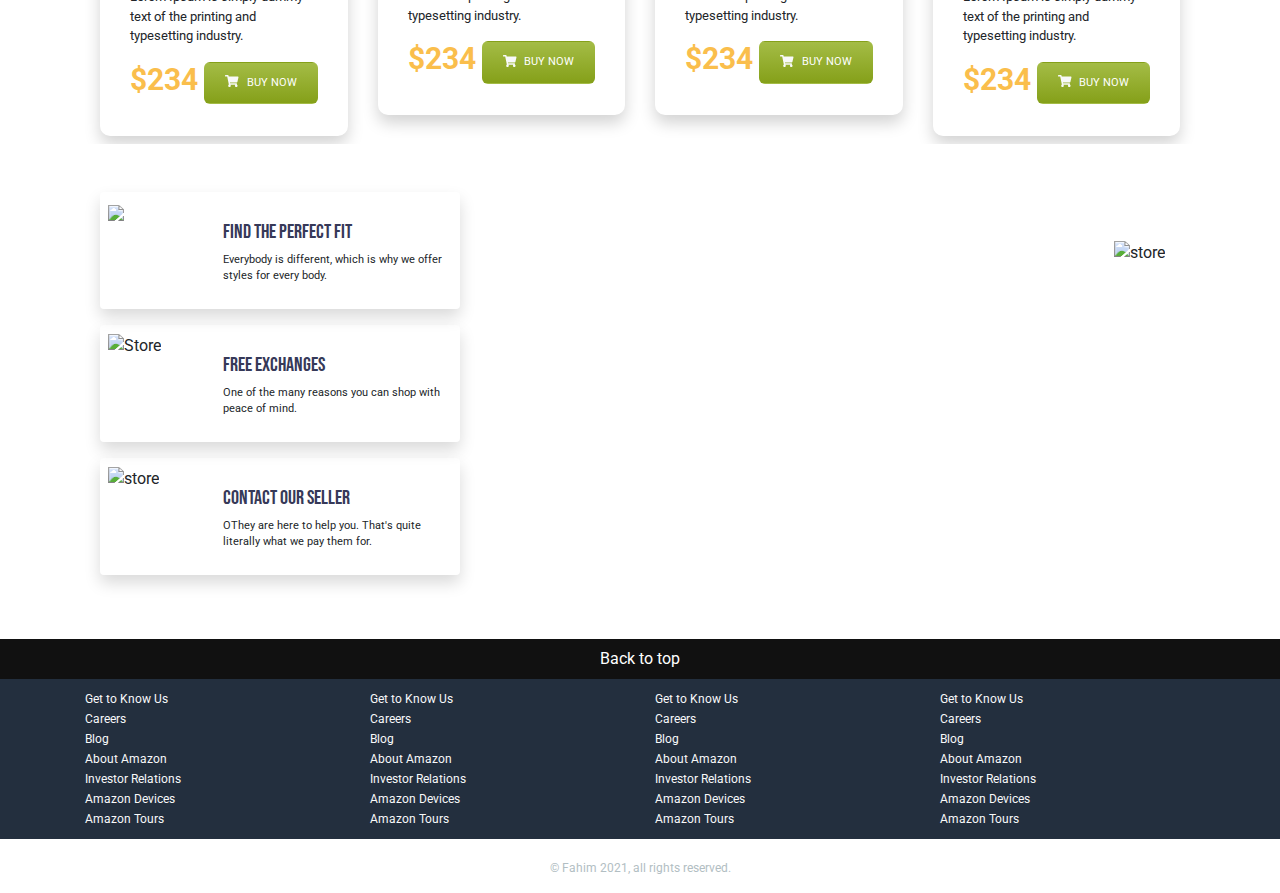
==== commit 81308b39: "Thanks to jk" ====
--- a/index.html
+++ b/index.html
@@ -284,7 +284,7 @@
                     </div>
                     <div class="row p-2 bd-highlight d-flex justify-content-center rounded shadow mt-3 center-box ">
                         <div class="col-md-4 px-0 ">
-                            <img src="icon/pack.png " alt=" " class="w-75  ">
+                            <img src="image/service/store.png" alt="Store " class="w-75  ">
                         </div>
                         <div class="col-md-8 px-0 ">
                             <h4 style="margin-top: 1em; ">Free Exchanges</h4>
@@ -294,7 +294,7 @@
 
                     <div class="row p-2 bd-highlight d-flex justify-content-center rounded shadow mt-3 center-box">
                         <div class="col-md-4 px-0 ">
-                            <img src="icon/service.png " alt=" " class="w-75 ">
+                            <img src="image/service/service.png " alt="store " class="w-75 ">
                         </div>
                         <div class="col-md-8 px-0 ">
                             <h4 style="margin-top: 1em; ">Contact Our Seller</h4>
@@ -307,7 +307,7 @@
 
 
             <div class="col-md-8 my-5 img-sm" style="text-align:right;">
-                <img src="icon/application.png" class="w-75 " alt=" ">
+                <img src="image/service/application.png" class="w-75 " alt=" store">
             </div>
 
         </div>
--- a/css/style.css
+++ b/css/style.css
@@ -103,7 +103,7 @@
     padding: 1px 0;
 }
 
-footer p {
+footer>p {
     text-align: center;
     color: #b2bec3;
     font-size: 12px;
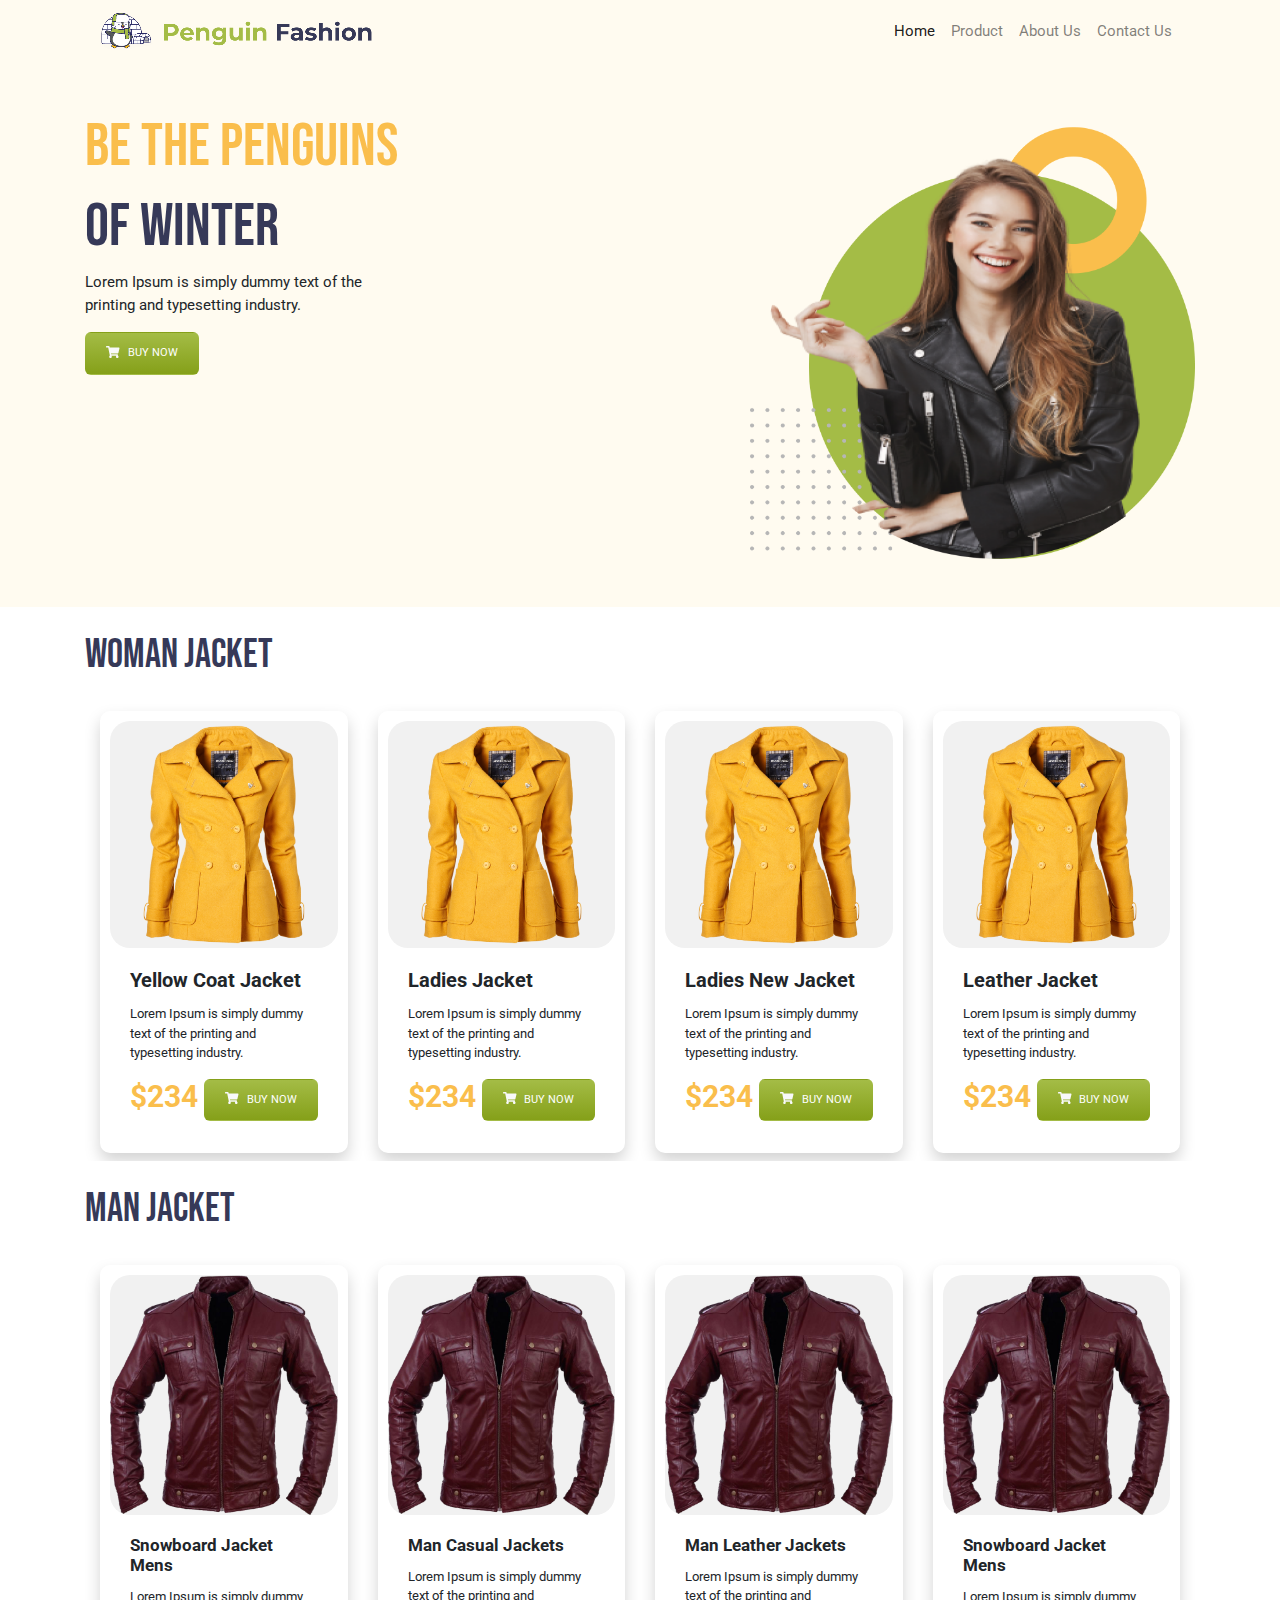
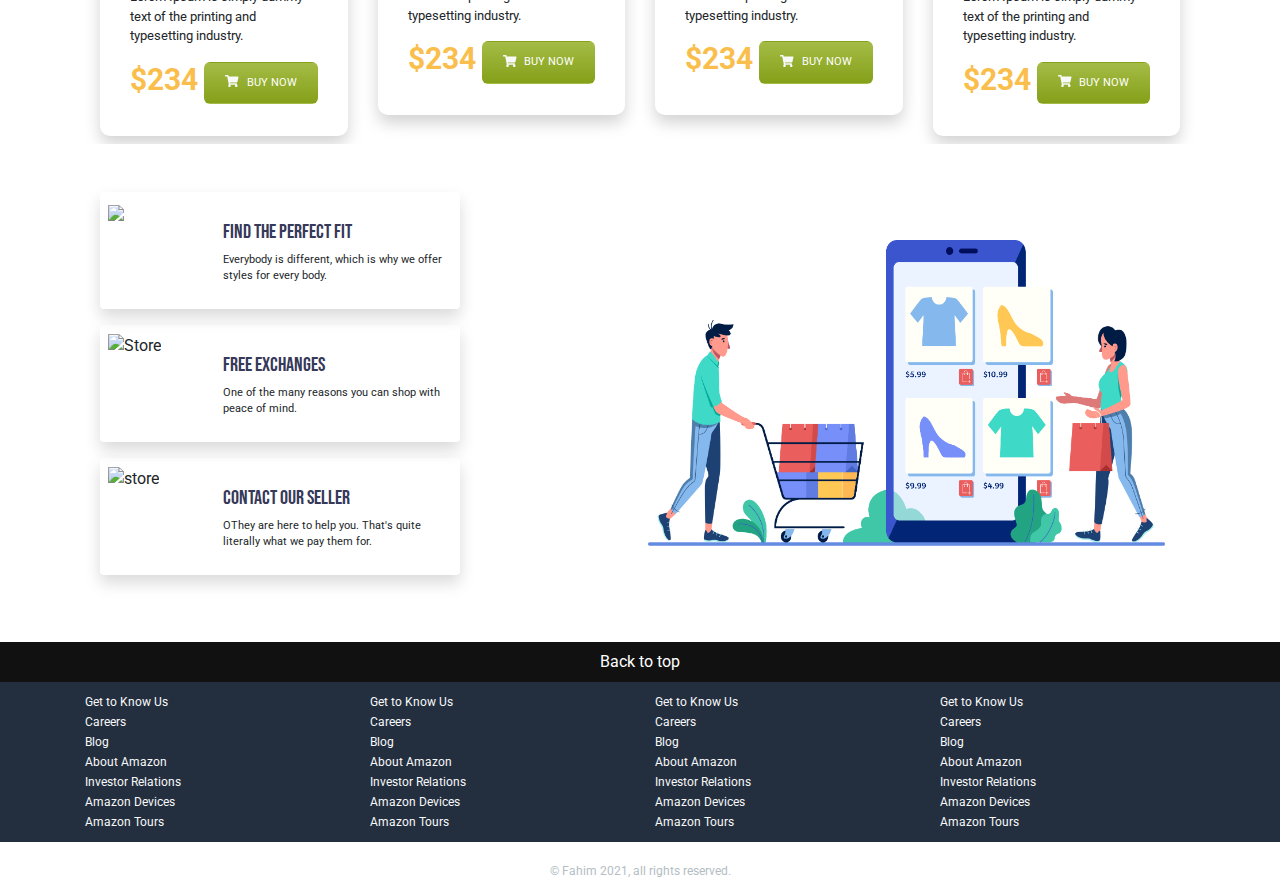
==== commit 318fb86c: "Thanks to jk" ====
--- a/index.html
+++ b/index.html
@@ -307,7 +307,7 @@
 
 
             <div class="col-md-8 my-5 img-sm" style="text-align:right;">
-                <img src="image/service/application.png" class="w-75 " alt=" store">
+                <img src="Images/application.png" class="w-75 " alt=" store">
             </div>
 
         </div>
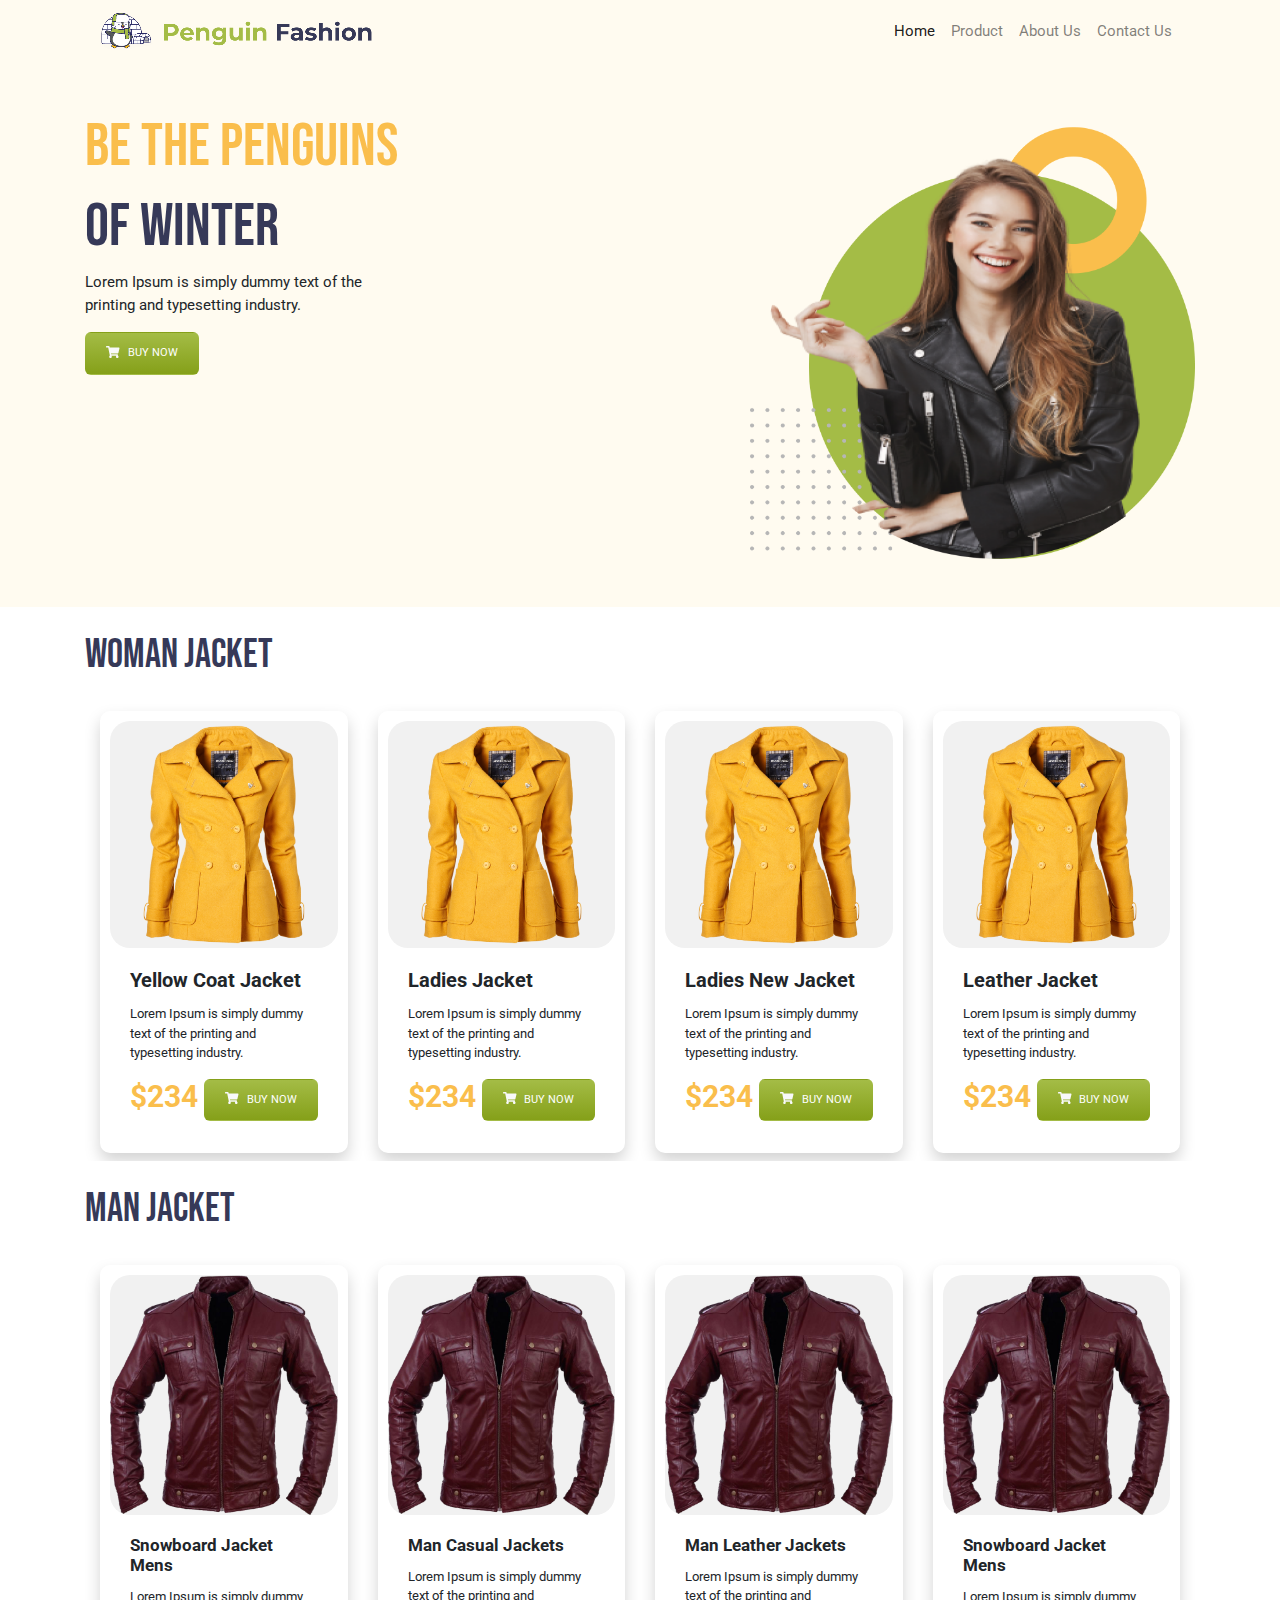
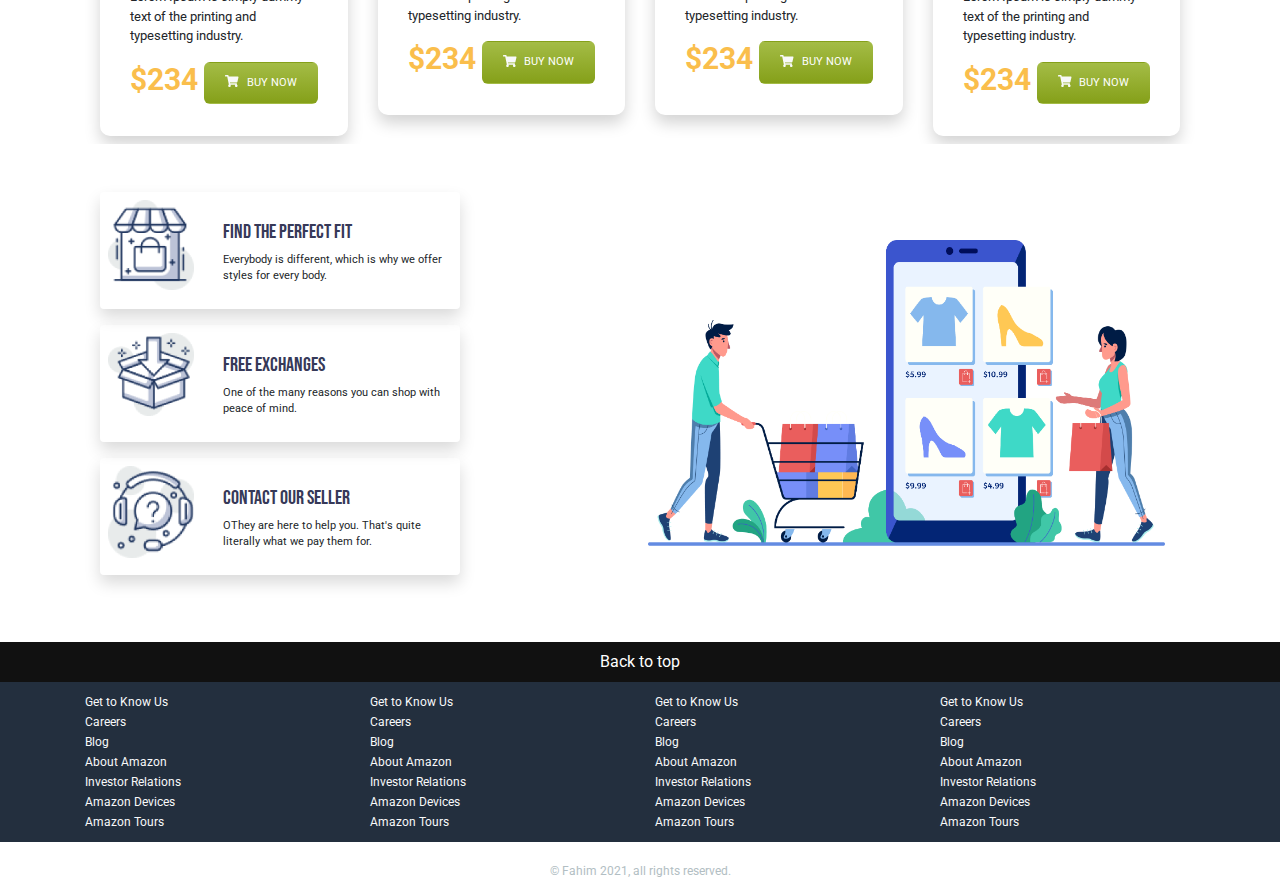
==== commit 04961acc: "Thanks to jk" ====
--- a/index.html
+++ b/index.html
@@ -275,7 +275,7 @@
                 <div class="d-flex flex-column bd-highlight mb-3 ">
                     <div class="row p-2 bd-highlight d-flex .flex-sm-c-reverse  justify-content-center rounded shadow center-box">
                         <div class="col-md-4 new col-sm-12 px-0 ">
-                            <img src="icon/store.png" alt=" " class="w-75 ">
+                            <img src="Images/store.png" alt=" " class="w-75 ">
                         </div>
                         <div class="col-md-8 col-sm-12 px-0 ">
                             <h4 style="margin-top: 1em; ">Find the Perfect Fit</h4>
@@ -284,7 +284,7 @@
                     </div>
                     <div class="row p-2 bd-highlight d-flex justify-content-center rounded shadow mt-3 center-box ">
                         <div class="col-md-4 px-0 ">
-                            <img src="image/service/store.png" alt="Store " class="w-75  ">
+                            <img src="Images/pack.png" alt="Store " class="w-75  ">
                         </div>
                         <div class="col-md-8 px-0 ">
                             <h4 style="margin-top: 1em; ">Free Exchanges</h4>
@@ -294,7 +294,7 @@
 
                     <div class="row p-2 bd-highlight d-flex justify-content-center rounded shadow mt-3 center-box">
                         <div class="col-md-4 px-0 ">
-                            <img src="image/service/service.png " alt="store " class="w-75 ">
+                            <img src="Images/service.png" alt="store " class="w-75 ">
                         </div>
                         <div class="col-md-8 px-0 ">
                             <h4 style="margin-top: 1em; ">Contact Our Seller</h4>
